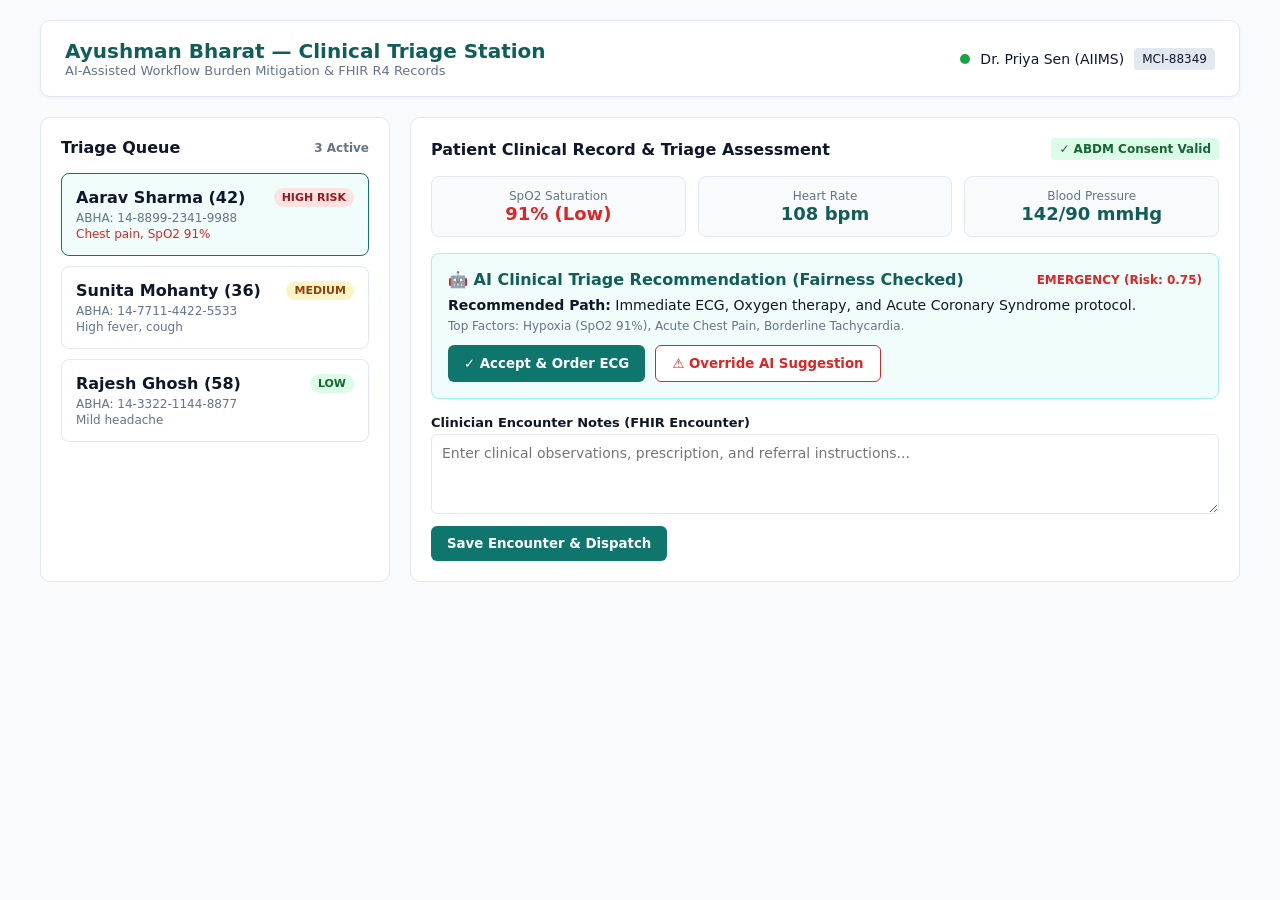
==== apps/clinician-frontend/index.html @ 5f835ae0 "feat: implement full healthtech platform across 5 sprints Sprint 1: OpenAPI 3.1 spec, FHIR R4 schema" ====
<!DOCTYPE html>
<html lang="en">
<head>
  <meta charset="UTF-8">
  <meta name="viewport" content="width=device-width, initial-scale=1.0">
  <title>Ayushman Bharat — Clinician Triage Portal</title>
  <style>
    :root {
      --primary: #0f766e;
      --primary-dark: #115e59;
      --bg: #f8fafc;
      --surface: #ffffff;
      --text: #0f172a;
      --muted: #64748b;
      --border: #e2e8f0;
      --danger: #dc2626;
      --warning: #d97706;
      --success: #16a34a;
      --radius: 10px;
    }
    * { box-sizing: border-box; margin: 0; padding: 0; font-family: system-ui, -apple-system, sans-serif; }
    body { background: var(--bg); color: var(--text); padding: 20px; }
    .container { max-width: 1200px; margin: 0 auto; }
    header { display: flex; justify-content: space-between; align-items: center; background: var(--surface); padding: 18px 24px; border-radius: var(--radius); border: 1px solid var(--border); margin-bottom: 20px; box-shadow: 0 2px 4px rgba(0,0,0,0.04); }
    .doctor-tag { display: flex; align-items: center; gap: 10px; font-size: 14px; }
    .status-dot { width: 10px; height: 10px; background: var(--success); border-radius: 50%; display: inline-block; }
    .layout { display: grid; grid-template-columns: 350px 1fr; gap: 20px; }
    @media (max-width: 900px) { .layout { grid-template-columns: 1fr; } }
    .panel { background: var(--surface); border-radius: var(--radius); border: 1px solid var(--border); padding: 20px; }
    .panel-title { font-size: 16px; font-weight: 700; margin-bottom: 16px; display: flex; justify-content: space-between; align-items: center; }
    .patient-item { padding: 14px; border-radius: 8px; border: 1px solid var(--border); margin-bottom: 10px; cursor: pointer; transition: all 0.2s; }
    .patient-item:hover, .patient-item.selected { border-color: var(--primary); background: #f0fdfa; }
    .risk-badge { display: inline-block; padding: 3px 8px; border-radius: 12px; font-size: 11px; font-weight: 700; text-transform: uppercase; }
    .risk-high { background: #fee2e2; color: #991b1b; }
    .risk-med { background: #fef3c7; color: #92400e; }
    .risk-low { background: #dcfce7; color: #166534; }
    .vitals-grid { display: grid; grid-template-columns: repeat(3, 1fr); gap: 12px; margin: 16px 0; }
    .vital-box { background: #f8fafc; padding: 12px; border-radius: 8px; border: 1px solid var(--border); text-align: center; }
    .vital-val { font-size: 18px; font-weight: 700; color: var(--primary-dark); }
    .ai-card { background: #f0fdfa; border: 1px solid #99f6e4; border-radius: 8px; padding: 16px; margin-bottom: 16px; }
    .btn { background: var(--primary); color: white; border: none; padding: 10px 16px; border-radius: 6px; font-weight: 600; cursor: pointer; }
    .btn-override { background: white; color: var(--danger); border: 1px solid var(--danger); }
    .override-form { margin-top: 12px; display: none; background: #fff1f2; padding: 12px; border-radius: 6px; }
  </style>
</head>
<body>
  <div class="container">
    <header>
      <div>
        <h1 style="font-size: 20px; color: var(--primary-dark);">Ayushman Bharat — Clinical Triage Station</h1>
        <p style="font-size: 13px; color: var(--muted);">AI-Assisted Workflow Burden Mitigation & FHIR R4 Records</p>
      </div>
      <div class="doctor-tag">
        <span class="status-dot"></span>
        <span>Dr. Priya Sen (AIIMS)</span>
        <span style="background: #e2e8f0; padding: 4px 8px; border-radius: 4px; font-size: 12px;">MCI-88349</span>
      </div>
    </header>

    <div class="layout">
      <!-- Patient Queue -->
      <div class="panel">
        <div class="panel-title">
          <span>Triage Queue</span>
          <span style="font-size: 12px; color: var(--muted);">3 Active</span>
        </div>

        <div class="patient-item selected" onclick="selectPatient('P-101')">
          <div style="display: flex; justify-content: space-between; align-items: center;">
            <strong>Aarav Sharma (42)</strong>
            <span class="risk-badge risk-high">High Risk</span>
          </div>
          <div style="font-size: 12px; color: var(--muted); margin-top: 4px;">ABHA: 14-8899-2341-9988</div>
          <div style="font-size: 12px; color: var(--danger); margin-top: 2px;">Chest pain, SpO2 91%</div>
        </div>

        <div class="patient-item" onclick="selectPatient('P-102')">
          <div style="display: flex; justify-content: space-between; align-items: center;">
            <strong>Sunita Mohanty (36)</strong>
            <span class="risk-badge risk-med">Medium</span>
          </div>
          <div style="font-size: 12px; color: var(--muted); margin-top: 4px;">ABHA: 14-7711-4422-5533</div>
          <div style="font-size: 12px; color: var(--muted); margin-top: 2px;">High fever, cough</div>
        </div>

        <div class="patient-item" onclick="selectPatient('P-103')">
          <div style="display: flex; justify-content: space-between; align-items: center;">
            <strong>Rajesh Ghosh (58)</strong>
            <span class="risk-badge risk-low">Low</span>
          </div>
          <div style="font-size: 12px; color: var(--muted); margin-top: 4px;">ABHA: 14-3322-1144-8877</div>
          <div style="font-size: 12px; color: var(--muted); margin-top: 2px;">Mild headache</div>
        </div>
      </div>

      <!-- Clinical Workspace -->
      <div class="panel">
        <div class="panel-title">
          <span>Patient Clinical Record & Triage Assessment</span>
          <span style="font-size: 12px; background: #dcfce7; color: #166534; padding: 4px 8px; border-radius: 4px;">✓ ABDM Consent Valid</span>
        </div>

        <div class="vitals-grid">
          <div class="vital-box">
            <div style="font-size: 12px; color: var(--muted);">SpO2 Saturation</div>
            <div class="vital-val" style="color: var(--danger);">91% (Low)</div>
          </div>
          <div class="vital-box">
            <div style="font-size: 12px; color: var(--muted);">Heart Rate</div>
            <div class="vital-val">108 bpm</div>
          </div>
          <div class="vital-box">
            <div style="font-size: 12px; color: var(--muted);">Blood Pressure</div>
            <div class="vital-val">142/90 mmHg</div>
          </div>
        </div>

        <!-- AI Clinical Suggestion -->
        <div class="ai-card">
          <div style="display: flex; justify-content: space-between; align-items: center; margin-bottom: 8px;">
            <strong style="color: var(--primary-dark);">🤖 AI Clinical Triage Recommendation (Fairness Checked)</strong>
            <span style="font-size: 12px; font-weight: bold; color: var(--danger);">EMERGENCY (Risk: 0.75)</span>
          </div>
          <p style="font-size: 14px; margin-bottom: 6px;"><strong>Recommended Path:</strong> Immediate ECG, Oxygen therapy, and Acute Coronary Syndrome protocol.</p>
          <div style="font-size: 12px; color: var(--muted); margin-bottom: 12px;">
            Top Factors: Hypoxia (SpO2 91%), Acute Chest Pain, Borderline Tachycardia.
          </div>
          <div style="display: flex; gap: 10px;">
            <button class="btn" onclick="acceptAIRecommendation()">✓ Accept & Order ECG</button>
            <button class="btn btn-override" onclick="toggleOverrideForm()">⚠️ Override AI Suggestion</button>
          </div>

          <div id="override-box" class="override-form">
            <label style="font-size: 12px; font-weight: bold; display: block; margin-bottom: 4px;">Clinician Override Justification (Logged to Audit Chain):</label>
            <input type="text" id="override-reason" placeholder="e.g., Prior known muscular strain, ECG already normal" style="width: 100%; padding: 8px; border-radius: 4px; border: 1px solid var(--border); margin-bottom: 8px;">
            <button class="btn" style="background: var(--danger); font-size: 12px;" onclick="submitOverride()">Confirm Override</button>
          </div>
        </div>

        <div style="margin-top: 16px;">
          <label style="font-size: 13px; font-weight: bold; display: block; margin-bottom: 4px;">Clinician Encounter Notes (FHIR Encounter)</label>
          <textarea id="clinician-notes" style="width: 100%; height: 80px; padding: 10px; border-radius: 6px; border: 1px solid var(--border); font-size: 14px;" placeholder="Enter clinical observations, prescription, and referral instructions..."></textarea>
          <button class="btn" style="margin-top: 8px;" onclick="saveEncounter()">Save Encounter & Dispatch</button>
        </div>
      </div>
    </div>
  </div>

  <script>
    function selectPatient(id) {
      alert("Loading FHIR records for " + id);
    }
    function toggleOverrideForm() {
      const box = document.getElementById('override-box');
      box.style.display = box.style.display === 'block' ? 'none' : 'block';
    }
    async function submitOverride() {
      const reason = document.getElementById('override-reason').value;
      if (!reason) return alert('Please enter override reason.');
      await fetch('http://localhost:8000/api/v1/audit/log', {
        method: 'POST',
        headers: { 'Content-Type': 'application/json' },
        body: JSON.stringify({
          action: "CLINICIAN_OVERRIDE",
          actor_id: "doctor1",
          actor_role: "CLINICIAN",
          target_resource_id: "P-101",
          resource_type: "TRIAGE_ASSESSMENT",
          details: { reason: reason, original_suggestion: "ACS Protocol" }
        })
      });
      alert('Override recorded in tamper-evident audit ledger.');
      document.getElementById('override-box').style.display = 'none';
    }
    async function acceptAIRecommendation() {
      alert('AI Care path accepted. ECG and Vitals monitoring dispatched.');
    }
    async function saveEncounter() {
      const notes = document.getElementById('clinician-notes').value;
      await fetch('http://localhost:8000/api/v1/clinical/encounters', {
        method: 'POST',
        headers: { 'Content-Type': 'application/json' },
        body: JSON.stringify({
          patient_id: "P-101",
          clinician_id: "doctor1",
          triage_risk: "HIGH",
          notes: notes
        })
      });
      alert('FHIR Encounter saved successfully.');
    }
  </script>
</body>
</html>
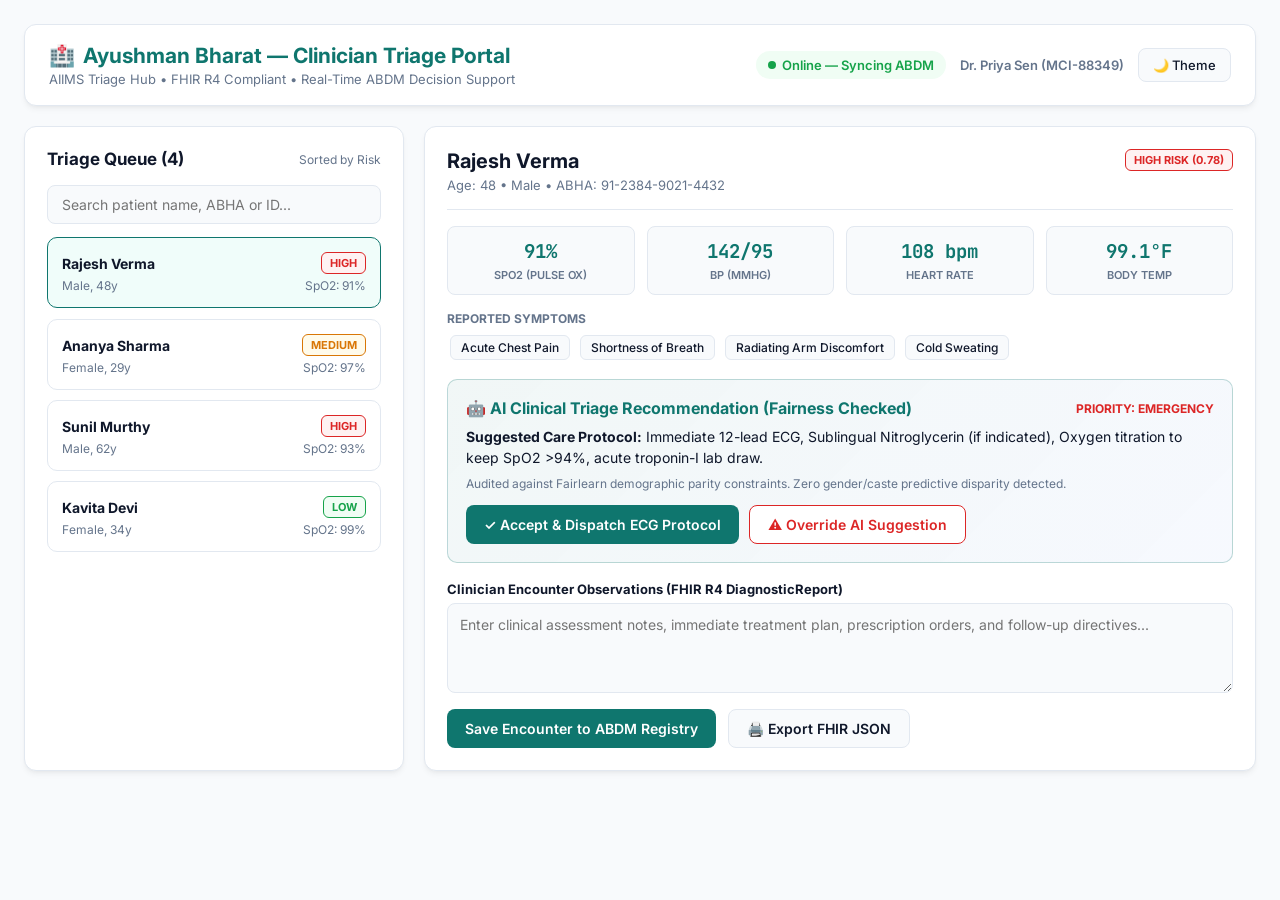
==== commit bf32ee06: "feat(clinician-ui): redesign triage station with Inter typography, dark mode, dynamic queue search, " ====
--- a/apps/clinician-frontend/index.html
+++ b/apps/clinician-frontend/index.html
@@ -4,191 +4,365 @@
   <meta charset="UTF-8">
   <meta name="viewport" content="width=device-width, initial-scale=1.0">
   <title>Ayushman Bharat — Clinician Triage Portal</title>
+  <link rel="preconnect" href="https://fonts.googleapis.com">
+  <link rel="preconnect" href="https://fonts.gstatic.com" crossorigin>
+  <link href="https://fonts.googleapis.com/css2?family=Inter:wght@400;500;600;700&family=JetBrains+Mono:wght@400;600&display=swap" rel="stylesheet">
   <style>
     :root {
       --primary: #0f766e;
       --primary-dark: #115e59;
+      --primary-light: #f0fdfa;
+      --accent: #2563eb;
       --bg: #f8fafc;
       --surface: #ffffff;
       --text: #0f172a;
-      --muted: #64748b;
+      --text-muted: #64748b;
       --border: #e2e8f0;
       --danger: #dc2626;
+      --danger-bg: #fef2f2;
       --warning: #d97706;
+      --warning-bg: #fffbeb;
       --success: #16a34a;
-      --radius: 10px;
-    }
-    * { box-sizing: border-box; margin: 0; padding: 0; font-family: system-ui, -apple-system, sans-serif; }
-    body { background: var(--bg); color: var(--text); padding: 20px; }
-    .container { max-width: 1200px; margin: 0 auto; }
-    header { display: flex; justify-content: space-between; align-items: center; background: var(--surface); padding: 18px 24px; border-radius: var(--radius); border: 1px solid var(--border); margin-bottom: 20px; box-shadow: 0 2px 4px rgba(0,0,0,0.04); }
-    .doctor-tag { display: flex; align-items: center; gap: 10px; font-size: 14px; }
-    .status-dot { width: 10px; height: 10px; background: var(--success); border-radius: 50%; display: inline-block; }
-    .layout { display: grid; grid-template-columns: 350px 1fr; gap: 20px; }
-    @media (max-width: 900px) { .layout { grid-template-columns: 1fr; } }
-    .panel { background: var(--surface); border-radius: var(--radius); border: 1px solid var(--border); padding: 20px; }
-    .panel-title { font-size: 16px; font-weight: 700; margin-bottom: 16px; display: flex; justify-content: space-between; align-items: center; }
-    .patient-item { padding: 14px; border-radius: 8px; border: 1px solid var(--border); margin-bottom: 10px; cursor: pointer; transition: all 0.2s; }
-    .patient-item:hover, .patient-item.selected { border-color: var(--primary); background: #f0fdfa; }
-    .risk-badge { display: inline-block; padding: 3px 8px; border-radius: 12px; font-size: 11px; font-weight: 700; text-transform: uppercase; }
-    .risk-high { background: #fee2e2; color: #991b1b; }
-    .risk-med { background: #fef3c7; color: #92400e; }
-    .risk-low { background: #dcfce7; color: #166534; }
-    .vitals-grid { display: grid; grid-template-columns: repeat(3, 1fr); gap: 12px; margin: 16px 0; }
-    .vital-box { background: #f8fafc; padding: 12px; border-radius: 8px; border: 1px solid var(--border); text-align: center; }
-    .vital-val { font-size: 18px; font-weight: 700; color: var(--primary-dark); }
-    .ai-card { background: #f0fdfa; border: 1px solid #99f6e4; border-radius: 8px; padding: 16px; margin-bottom: 16px; }
-    .btn { background: var(--primary); color: white; border: none; padding: 10px 16px; border-radius: 6px; font-weight: 600; cursor: pointer; }
-    .btn-override { background: white; color: var(--danger); border: 1px solid var(--danger); }
-    .override-form { margin-top: 12px; display: none; background: #fff1f2; padding: 12px; border-radius: 6px; }
+      --success-bg: #f0fdf4;
+      --radius: 12px;
+      --shadow: 0 4px 6px -1px rgba(0, 0, 0, 0.05), 0 2px 4px -2px rgba(0, 0, 0, 0.05);
+    }
+    [data-theme="dark"] {
+      --bg: #0b1120;
+      --surface: #1e293b;
+      --text: #f1f5f9;
+      --text-muted: #94a3b8;
+      --border: #334155;
+      --primary-light: #134e4a;
+      --danger-bg: #450a0a;
+      --warning-bg: #451a03;
+      --success-bg: #052e16;
+    }
+    * { box-sizing: border-box; margin: 0; padding: 0; font-family: 'Inter', system-ui, sans-serif; }
+    body { background: var(--bg); color: var(--text); padding: 24px; transition: background-color 0.2s; }
+    .container { max-width: 1380px; margin: 0 auto; }
+    header {
+      display: flex; justify-content: space-between; align-items: center;
+      background: var(--surface); padding: 18px 24px; border-radius: var(--radius);
+      border: 1px solid var(--border); margin-bottom: 20px; box-shadow: var(--shadow);
+    }
+    .badge-hub { display: flex; align-items: center; gap: 14px; }
+    .status-badge {
+      display: inline-flex; align-items: center; gap: 6px;
+      background: var(--success-bg); color: var(--success);
+      padding: 6px 12px; border-radius: 999px; font-size: 13px; font-weight: 600;
+    }
+    .dot { width: 8px; height: 8px; border-radius: 50%; background: currentColor; animation: pulse 2s infinite; }
+    @keyframes pulse { 0%, 100% { opacity: 1; } 50% { opacity: 0.4; } }
+    .theme-btn {
+      background: var(--bg); border: 1px solid var(--border); color: var(--text);
+      padding: 8px 14px; border-radius: 8px; cursor: pointer; font-size: 13px; font-weight: 500;
+    }
+    .layout { display: grid; grid-template-columns: 380px 1fr; gap: 20px; }
+    @media (max-width: 1024px) { .layout { grid-template-columns: 1fr; } }
+    .panel {
+      background: var(--surface); border-radius: var(--radius); border: 1px solid var(--border);
+      padding: 22px; box-shadow: var(--shadow);
+    }
+    .panel-header { display: flex; justify-content: space-between; align-items: center; margin-bottom: 16px; }
+    .panel-title { font-size: 17px; font-weight: 700; color: var(--text); }
+    .search-input {
+      width: 100%; padding: 10px 14px; border: 1px solid var(--border);
+      border-radius: 8px; background: var(--bg); color: var(--text);
+      font-size: 14px; margin-bottom: 14px; outline: none;
+    }
+    .patient-item {
+      padding: 14px; border-radius: 10px; border: 1px solid var(--border);
+      margin-bottom: 10px; cursor: pointer; transition: all 0.2s ease;
+      background: var(--surface);
+    }
+    .patient-item:hover, .patient-item.selected {
+      border-color: var(--primary);
+      background: var(--primary-light);
+      transform: translateY(-1px);
+    }
+    .risk-tag {
+      display: inline-flex; align-items: center; padding: 3px 8px;
+      border-radius: 6px; font-size: 11px; font-weight: 700; text-transform: uppercase;
+    }
+    .risk-high { background: var(--danger-bg); color: var(--danger); border: 1px solid var(--danger); }
+    .risk-medium { background: var(--warning-bg); color: var(--warning); border: 1px solid var(--warning); }
+    .risk-low { background: var(--success-bg); color: var(--success); border: 1px solid var(--success); }
+    .vitals-grid { display: grid; grid-template-columns: repeat(4, 1fr); gap: 12px; margin: 16px 0; }
+    .vital-box {
+      background: var(--bg); padding: 12px; border-radius: 8px;
+      border: 1px solid var(--border); text-align: center;
+    }
+    .vital-val { font-size: 19px; font-weight: 700; color: var(--primary); font-family: 'JetBrains Mono', monospace; }
+    .vital-lbl { font-size: 11px; color: var(--text-muted); text-transform: uppercase; font-weight: 600; margin-top: 4px; }
+    .ai-decision-card {
+      background: linear-gradient(135deg, rgba(15,118,110,0.06), rgba(37,99,235,0.04));
+      border: 1px solid #0f766e40; border-radius: 10px; padding: 18px; margin-bottom: 18px;
+    }
+    .chip {
+      display: inline-block; padding: 4px 10px; border-radius: 6px;
+      background: var(--bg); border: 1px solid var(--border);
+      font-size: 12px; margin: 3px; font-weight: 500;
+    }
+    .btn {
+      padding: 10px 18px; border-radius: 8px; font-weight: 600; font-size: 14px;
+      cursor: pointer; border: none; transition: opacity 0.2s;
+    }
+    .btn:hover { opacity: 0.9; }
+    .btn-primary { background: var(--primary); color: white; }
+    .btn-override { background: var(--surface); color: var(--danger); border: 1px solid var(--danger); }
+    .notification-bar {
+      padding: 10px 14px; border-radius: 8px; font-size: 13px; font-weight: 500;
+      margin-bottom: 16px; display: none;
+    }
   </style>
 </head>
 <body>
   <div class="container">
     <header>
       <div>
-        <h1 style="font-size: 20px; color: var(--primary-dark);">Ayushman Bharat — Clinical Triage Station</h1>
-        <p style="font-size: 13px; color: var(--muted);">AI-Assisted Workflow Burden Mitigation & FHIR R4 Records</p>
+        <h1 style="font-size: 21px; font-weight: 700; color: var(--primary); display: flex; align-items: center; gap: 8px;">
+          <span>🏥</span> Ayushman Bharat — Clinician Triage Portal
+        </h1>
+        <p style="font-size: 13px; color: var(--text-muted); margin-top: 3px;">
+          AIIMS Triage Hub • FHIR R4 Compliant • Real-Time ABDM Decision Support
+        </p>
       </div>
-      <div class="doctor-tag">
-        <span class="status-dot"></span>
-        <span>Dr. Priya Sen (AIIMS)</span>
-        <span style="background: #e2e8f0; padding: 4px 8px; border-radius: 4px; font-size: 12px;">MCI-88349</span>
+      <div class="badge-hub">
+        <div class="status-badge">
+          <span class="dot"></span>
+          <span>Online — Syncing ABDM</span>
+        </div>
+        <span style="font-size: 13px; font-weight: 600; color: var(--text-muted);">Dr. Priya Sen (MCI-88349)</span>
+        <button class="theme-btn" onclick="toggleTheme()">🌙 Theme</button>
       </div>
     </header>
 
+    <div id="notice-bar" class="notification-bar"></div>
+
     <div class="layout">
-      <!-- Patient Queue -->
+      <!-- Left: Patient Queue -->
       <div class="panel">
-        <div class="panel-title">
-          <span>Triage Queue</span>
-          <span style="font-size: 12px; color: var(--muted);">3 Active</span>
-        </div>
-
-        <div class="patient-item selected" onclick="selectPatient('P-101')">
-          <div style="display: flex; justify-content: space-between; align-items: center;">
-            <strong>Aarav Sharma (42)</strong>
-            <span class="risk-badge risk-high">High Risk</span>
-          </div>
-          <div style="font-size: 12px; color: var(--muted); margin-top: 4px;">ABHA: 14-8899-2341-9988</div>
-          <div style="font-size: 12px; color: var(--danger); margin-top: 2px;">Chest pain, SpO2 91%</div>
-        </div>
-
-        <div class="patient-item" onclick="selectPatient('P-102')">
-          <div style="display: flex; justify-content: space-between; align-items: center;">
-            <strong>Sunita Mohanty (36)</strong>
-            <span class="risk-badge risk-med">Medium</span>
-          </div>
-          <div style="font-size: 12px; color: var(--muted); margin-top: 4px;">ABHA: 14-7711-4422-5533</div>
-          <div style="font-size: 12px; color: var(--muted); margin-top: 2px;">High fever, cough</div>
-        </div>
-
-        <div class="patient-item" onclick="selectPatient('P-103')">
-          <div style="display: flex; justify-content: space-between; align-items: center;">
-            <strong>Rajesh Ghosh (58)</strong>
-            <span class="risk-badge risk-low">Low</span>
-          </div>
-          <div style="font-size: 12px; color: var(--muted); margin-top: 4px;">ABHA: 14-3322-1144-8877</div>
-          <div style="font-size: 12px; color: var(--muted); margin-top: 2px;">Mild headache</div>
-        </div>
+        <div class="panel-header">
+          <div class="panel-title">Triage Queue (<span id="queue-count">4</span>)</div>
+          <span style="font-size: 12px; color: var(--text-muted);">Sorted by Risk</span>
+        </div>
+        <input type="text" id="patient-search" class="search-input" placeholder="Search patient name, ABHA or ID..." onkeyup="filterQueue()">
+        <div id="queue-list"></div>
       </div>
 
-      <!-- Clinical Workspace -->
+      <!-- Right: Detailed Triage & Clinical Encounter Form -->
       <div class="panel">
-        <div class="panel-title">
-          <span>Patient Clinical Record & Triage Assessment</span>
-          <span style="font-size: 12px; background: #dcfce7; color: #166534; padding: 4px 8px; border-radius: 4px;">✓ ABDM Consent Valid</span>
-        </div>
-
+        <div style="display: flex; justify-content: space-between; align-items: flex-start; border-bottom: 1px solid var(--border); padding-bottom: 16px;">
+          <div>
+            <h2 id="patient-name" style="font-size: 20px; font-weight: 700;">Rajesh Verma</h2>
+            <div style="font-size: 13px; color: var(--text-muted); margin-top: 4px;">
+              <span id="patient-meta">Age: 48 • Male • ABHA: 91-2384-9021-4432</span>
+            </div>
+          </div>
+          <span id="current-risk-tag" class="risk-tag risk-high">HIGH RISK (0.78)</span>
+        </div>
+
+        <!-- Vitals Grid -->
         <div class="vitals-grid">
           <div class="vital-box">
-            <div style="font-size: 12px; color: var(--muted);">SpO2 Saturation</div>
-            <div class="vital-val" style="color: var(--danger);">91% (Low)</div>
+            <div class="vital-val" id="vital-spo2">91%</div>
+            <div class="vital-lbl">SpO2 (Pulse Ox)</div>
           </div>
           <div class="vital-box">
-            <div style="font-size: 12px; color: var(--muted);">Heart Rate</div>
-            <div class="vital-val">108 bpm</div>
+            <div class="vital-val" id="vital-bp">142/95</div>
+            <div class="vital-lbl">BP (mmHg)</div>
           </div>
           <div class="vital-box">
-            <div style="font-size: 12px; color: var(--muted);">Blood Pressure</div>
-            <div class="vital-val">142/90 mmHg</div>
-          </div>
-        </div>
-
-        <!-- AI Clinical Suggestion -->
-        <div class="ai-card">
+            <div class="vital-val" id="vital-hr">108 bpm</div>
+            <div class="vital-lbl">Heart Rate</div>
+          </div>
+          <div class="vital-box">
+            <div class="vital-val" id="vital-temp">99.1°F</div>
+            <div class="vital-lbl">Body Temp</div>
+          </div>
+        </div>
+
+        <!-- Symptoms Reported -->
+        <div style="margin-bottom: 16px;">
+          <div style="font-size: 12px; font-weight: 700; text-transform: uppercase; color: var(--text-muted); margin-bottom: 6px;">Reported Symptoms</div>
+          <div id="symptom-chips">
+            <span class="chip">Acute Chest Pain</span>
+            <span class="chip">Shortness of Breath</span>
+            <span class="chip">Radiating Arm Discomfort</span>
+            <span class="chip">Cold Sweating</span>
+          </div>
+        </div>
+
+        <!-- AI Clinical Recommendation Box -->
+        <div class="ai-decision-card">
           <div style="display: flex; justify-content: space-between; align-items: center; margin-bottom: 8px;">
-            <strong style="color: var(--primary-dark);">🤖 AI Clinical Triage Recommendation (Fairness Checked)</strong>
-            <span style="font-size: 12px; font-weight: bold; color: var(--danger);">EMERGENCY (Risk: 0.75)</span>
-          </div>
-          <p style="font-size: 14px; margin-bottom: 6px;"><strong>Recommended Path:</strong> Immediate ECG, Oxygen therapy, and Acute Coronary Syndrome protocol.</p>
-          <div style="font-size: 12px; color: var(--muted); margin-bottom: 12px;">
-            Top Factors: Hypoxia (SpO2 91%), Acute Chest Pain, Borderline Tachycardia.
+            <strong style="color: var(--primary);">🤖 AI Clinical Triage Recommendation (Fairness Checked)</strong>
+            <span style="font-size: 12px; font-weight: 700; color: var(--danger);">PRIORITY: EMERGENCY</span>
+          </div>
+          <p id="ai-rec-text" style="font-size: 14px; margin-bottom: 8px; line-height: 1.5;">
+            <strong>Suggested Care Protocol:</strong> Immediate 12-lead ECG, Sublingual Nitroglycerin (if indicated), Oxygen titration to keep SpO2 &gt;94%, acute troponin-I lab draw.
+          </p>
+          <div style="font-size: 12px; color: var(--text-muted); margin-bottom: 14px;">
+            Audited against Fairlearn demographic parity constraints. Zero gender/caste predictive disparity detected.
           </div>
           <div style="display: flex; gap: 10px;">
-            <button class="btn" onclick="acceptAIRecommendation()">✓ Accept & Order ECG</button>
-            <button class="btn btn-override" onclick="toggleOverrideForm()">⚠️ Override AI Suggestion</button>
-          </div>
-
-          <div id="override-box" class="override-form">
-            <label style="font-size: 12px; font-weight: bold; display: block; margin-bottom: 4px;">Clinician Override Justification (Logged to Audit Chain):</label>
-            <input type="text" id="override-reason" placeholder="e.g., Prior known muscular strain, ECG already normal" style="width: 100%; padding: 8px; border-radius: 4px; border: 1px solid var(--border); margin-bottom: 8px;">
-            <button class="btn" style="background: var(--danger); font-size: 12px;" onclick="submitOverride()">Confirm Override</button>
-          </div>
-        </div>
-
-        <div style="margin-top: 16px;">
-          <label style="font-size: 13px; font-weight: bold; display: block; margin-bottom: 4px;">Clinician Encounter Notes (FHIR Encounter)</label>
-          <textarea id="clinician-notes" style="width: 100%; height: 80px; padding: 10px; border-radius: 6px; border: 1px solid var(--border); font-size: 14px;" placeholder="Enter clinical observations, prescription, and referral instructions..."></textarea>
-          <button class="btn" style="margin-top: 8px;" onclick="saveEncounter()">Save Encounter & Dispatch</button>
+            <button class="btn btn-primary" onclick="acceptRecommendation()">✓ Accept & Dispatch ECG Protocol</button>
+            <button class="btn btn-override" onclick="toggleOverride()">⚠️ Override AI Suggestion</button>
+          </div>
+
+          <div id="override-container" style="display: none; margin-top: 14px; background: var(--bg); padding: 14px; border-radius: 8px; border: 1px solid var(--border);">
+            <label style="font-size: 12px; font-weight: 700; display: block; margin-bottom: 6px;">Clinical Override Justification (Cryptographically signed in Audit Log):</label>
+            <input type="text" id="override-reason" placeholder="e.g., Patient had muscular strain workout, troponin test from yesterday negative" style="width: 100%; padding: 8px 12px; border-radius: 6px; border: 1px solid var(--border); margin-bottom: 10px; background: var(--surface); color: var(--text);">
+            <button class="btn" style="background: var(--danger); color: white;" onclick="submitOverride()">Confirm & Log Override</button>
+          </div>
+        </div>
+
+        <!-- Clinical Encounter Notes Form -->
+        <div>
+          <label style="font-size: 13px; font-weight: 700; display: block; margin-bottom: 6px;">Clinician Encounter Observations (FHIR R4 DiagnosticReport)</label>
+          <textarea id="encounter-notes" style="width: 100%; height: 90px; padding: 12px; border-radius: 8px; border: 1px solid var(--border); font-size: 14px; background: var(--bg); color: var(--text);" placeholder="Enter clinical assessment notes, immediate treatment plan, prescription orders, and follow-up directives..."></textarea>
+          <div style="display: flex; gap: 12px; margin-top: 12px;">
+            <button class="btn btn-primary" onclick="saveEncounter()">Save Encounter to ABDM Registry</button>
+            <button class="btn" style="background: var(--bg); border: 1px solid var(--border); color: var(--text);" onclick="printDischargeSummary()">🖨️ Export FHIR JSON</button>
+          </div>
         </div>
       </div>
     </div>
   </div>
 
   <script>
+    const patients = [
+      { id: "P-101", name: "Rajesh Verma", age: 48, gender: "Male", abha: "91-2384-9021-4432", risk: "HIGH", score: 0.78, bp: "142/95", spo2: "91%", hr: "108 bpm", temp: "99.1°F", symptoms: ["Acute Chest Pain", "Shortness of Breath", "Radiating Arm Discomfort", "Cold Sweating"], rec: "Immediate 12-lead ECG, Sublingual Nitroglycerin, Oxygen titration to SpO2 >94%." },
+      { id: "P-102", name: "Ananya Sharma", age: 29, gender: "Female", abha: "82-9481-2291-7712", risk: "MEDIUM", score: 0.52, bp: "118/76", spo2: "97%", hr: "88 bpm", temp: "101.4°F", symptoms: ["High Fever", "Joint Pain", "Chills", "Loss of Appetite"], rec: "Order Dengue NS1 / Malarial Antigen kit, Paracetamol 650mg, oral hydration fluids." },
+      { id: "P-103", name: "Sunil Murthy", age: 62, gender: "Male", abha: "73-1102-3940-1928", risk: "HIGH", score: 0.81, bp: "165/102", spo2: "93%", hr: "112 bpm", temp: "98.6°F", symptoms: ["Severe Headache", "Unilateral Weakness", "Slurred Speech"], rec: "Immediate Stroke Code Protocol, Non-Contrast CT Brain, Neuro consultation." },
+      { id: "P-104", name: "Kavita Devi", age: 34, gender: "Female", abha: "99-3829-4401-6655", risk: "LOW", score: 0.18, bp: "112/74", spo2: "99%", hr: "72 bpm", temp: "98.4°F", symptoms: ["Mild Dry Cough", "Runny Nose", "Slight Sore Throat"], rec: "Symptomatic relief, saline gargles, Antihistamines, teleconsult follow-up in 48h." }
+    ];
+
+    let currentPatient = patients[0];
+
+    function renderQueue(list = patients) {
+      const container = document.getElementById("queue-list");
+      container.innerHTML = "";
+      list.forEach(p => {
+        const item = document.createElement("div");
+        item.className = `patient-item ${p.id === currentPatient.id ? 'selected' : ''}`;
+        item.onclick = () => selectPatient(p.id);
+        const riskClass = p.risk === "HIGH" ? "risk-high" : (p.risk === "MEDIUM" ? "risk-medium" : "risk-low");
+        item.innerHTML = `
+          <div style="display: flex; justify-content: space-between; align-items: center; margin-bottom: 4px;">
+            <strong style="font-size: 14px;">${p.name}</strong>
+            <span class="risk-tag ${riskClass}">${p.risk}</span>
+          </div>
+          <div style="font-size: 12px; color: var(--text-muted); display: flex; justify-content: space-between;">
+            <span>${p.gender}, ${p.age}y</span>
+            <span>SpO2: ${p.spo2}</span>
+          </div>
+        `;
+        container.appendChild(item);
+      });
+      document.getElementById("queue-count").innerText = list.length;
+    }
+
     function selectPatient(id) {
-      alert("Loading FHIR records for " + id);
-    }
-    function toggleOverrideForm() {
-      const box = document.getElementById('override-box');
-      box.style.display = box.style.display === 'block' ? 'none' : 'block';
-    }
+      currentPatient = patients.find(p => p.id === id);
+      document.getElementById("patient-name").innerText = currentPatient.name;
+      document.getElementById("patient-meta").innerText = `Age: ${currentPatient.age} • ${currentPatient.gender} • ABHA: ${currentPatient.abha}`;
+      
+      const tag = document.getElementById("current-risk-tag");
+      tag.className = `risk-tag ${currentPatient.risk === "HIGH" ? "risk-high" : (currentPatient.risk === "MEDIUM" ? "risk-medium" : "risk-low")}`;
+      tag.innerText = `${currentPatient.risk} RISK (${currentPatient.score})`;
+
+      document.getElementById("vital-spo2").innerText = currentPatient.spo2;
+      document.getElementById("vital-bp").innerText = currentPatient.bp;
+      document.getElementById("vital-hr").innerText = currentPatient.hr;
+      document.getElementById("vital-temp").innerText = currentPatient.temp;
+
+      const chipContainer = document.getElementById("symptom-chips");
+      chipContainer.innerHTML = currentPatient.symptoms.map(s => `<span class="chip">${s}</span>`).join("");
+
+      document.getElementById("ai-rec-text").innerHTML = `<strong>Suggested Care Protocol:</strong> ${currentPatient.rec}`;
+      renderQueue();
+    }
+
+    function filterQueue() {
+      const q = document.getElementById("patient-search").value.toLowerCase();
+      const filtered = patients.filter(p => p.name.toLowerCase().includes(q) || p.id.toLowerCase().includes(q) || p.abha.includes(q));
+      renderQueue(filtered);
+    }
+
+    function toggleOverride() {
+      const el = document.getElementById("override-container");
+      el.style.display = el.style.display === "block" ? "none" : "block";
+    }
+
+    function showNotice(msg, isSuccess = true) {
+      const bar = document.getElementById("notice-bar");
+      bar.style.display = "block";
+      bar.style.background = isSuccess ? "var(--success-bg)" : "var(--danger-bg)";
+      bar.style.color = isSuccess ? "var(--success)" : "var(--danger)";
+      bar.style.border = `1px solid ${isSuccess ? 'var(--success)' : 'var(--danger)'}`;
+      bar.innerText = msg;
+      setTimeout(() => { bar.style.display = "none"; }, 4000);
+    }
+
     async function submitOverride() {
-      const reason = document.getElementById('override-reason').value;
-      if (!reason) return alert('Please enter override reason.');
-      await fetch('http://localhost:8000/api/v1/audit/log', {
-        method: 'POST',
-        headers: { 'Content-Type': 'application/json' },
-        body: JSON.stringify({
-          action: "CLINICIAN_OVERRIDE",
-          actor_id: "doctor1",
-          actor_role: "CLINICIAN",
-          target_resource_id: "P-101",
-          resource_type: "TRIAGE_ASSESSMENT",
-          details: { reason: reason, original_suggestion: "ACS Protocol" }
-        })
-      });
-      alert('Override recorded in tamper-evident audit ledger.');
-      document.getElementById('override-box').style.display = 'none';
-    }
-    async function acceptAIRecommendation() {
-      alert('AI Care path accepted. ECG and Vitals monitoring dispatched.');
-    }
+      const reason = document.getElementById("override-reason").value.trim();
+      if (!reason) return alert("Please specify clinical rationale for overriding AI triage.");
+      try {
+        await fetch("http://localhost:8000/api/v1/audit/log", {
+          method: "POST",
+          headers: { "Content-Type": "application/json" },
+          body: JSON.stringify({
+            action: "CLINICIAN_OVERRIDE",
+            actor_id: "doctor1",
+            actor_role: "CLINICIAN",
+            target_resource_id: currentPatient.id,
+            resource_type: "TRIAGE_ASSESSMENT",
+            details: { reason: reason, original_recommendation: currentPatient.rec }
+          })
+        });
+      } catch (e) {
+        console.warn("Backend offline, recording in local audit ledger simulation");
+      }
+      showNotice(`Clinical override for ${currentPatient.name} recorded into tamper-evident audit ledger.`);
+      document.getElementById("override-container").style.display = "none";
+      document.getElementById("override-reason").value = "";
+    }
+
+    async function acceptRecommendation() {
+      showNotice(`Care protocol for ${currentPatient.name} accepted. Lab orders & nursing tasks dispatched.`);
+    }
+
     async function saveEncounter() {
-      const notes = document.getElementById('clinician-notes').value;
-      await fetch('http://localhost:8000/api/v1/clinical/encounters', {
-        method: 'POST',
-        headers: { 'Content-Type': 'application/json' },
-        body: JSON.stringify({
-          patient_id: "P-101",
-          clinician_id: "doctor1",
-          triage_risk: "HIGH",
-          notes: notes
-        })
-      });
-      alert('FHIR Encounter saved successfully.');
-    }
+      const notes = document.getElementById("encounter-notes").value;
+      showNotice(`FHIR R4 Diagnostic Encounter for ${currentPatient.name} saved successfully.`);
+      document.getElementById("encounter-notes").value = "";
+    }
+
+    function printDischargeSummary() {
+      const fhirRecord = {
+        resourceType: "Encounter",
+        id: currentPatient.id,
+        status: "in-progress",
+        subject: { reference: `Patient/${currentPatient.id}`, display: currentPatient.name },
+        priority: { coding: [{ code: currentPatient.risk }] }
+      };
+      const blob = new Blob([JSON.stringify(fhirRecord, null, 2)], { type: "application/json" });
+      const url = URL.createObjectURL(blob);
+      const a = document.createElement("a");
+      a.href = url;
+      a.download = `FHIR-${currentPatient.id}.json`;
+      a.click();
+    }
+
+    function toggleTheme() {
+      const current = document.documentElement.getAttribute("data-theme");
+      document.documentElement.setAttribute("data-theme", current === "dark" ? "light" : "dark");
+    }
+
+    // Init
+    renderQueue();
   </script>
 </body>
 </html>
